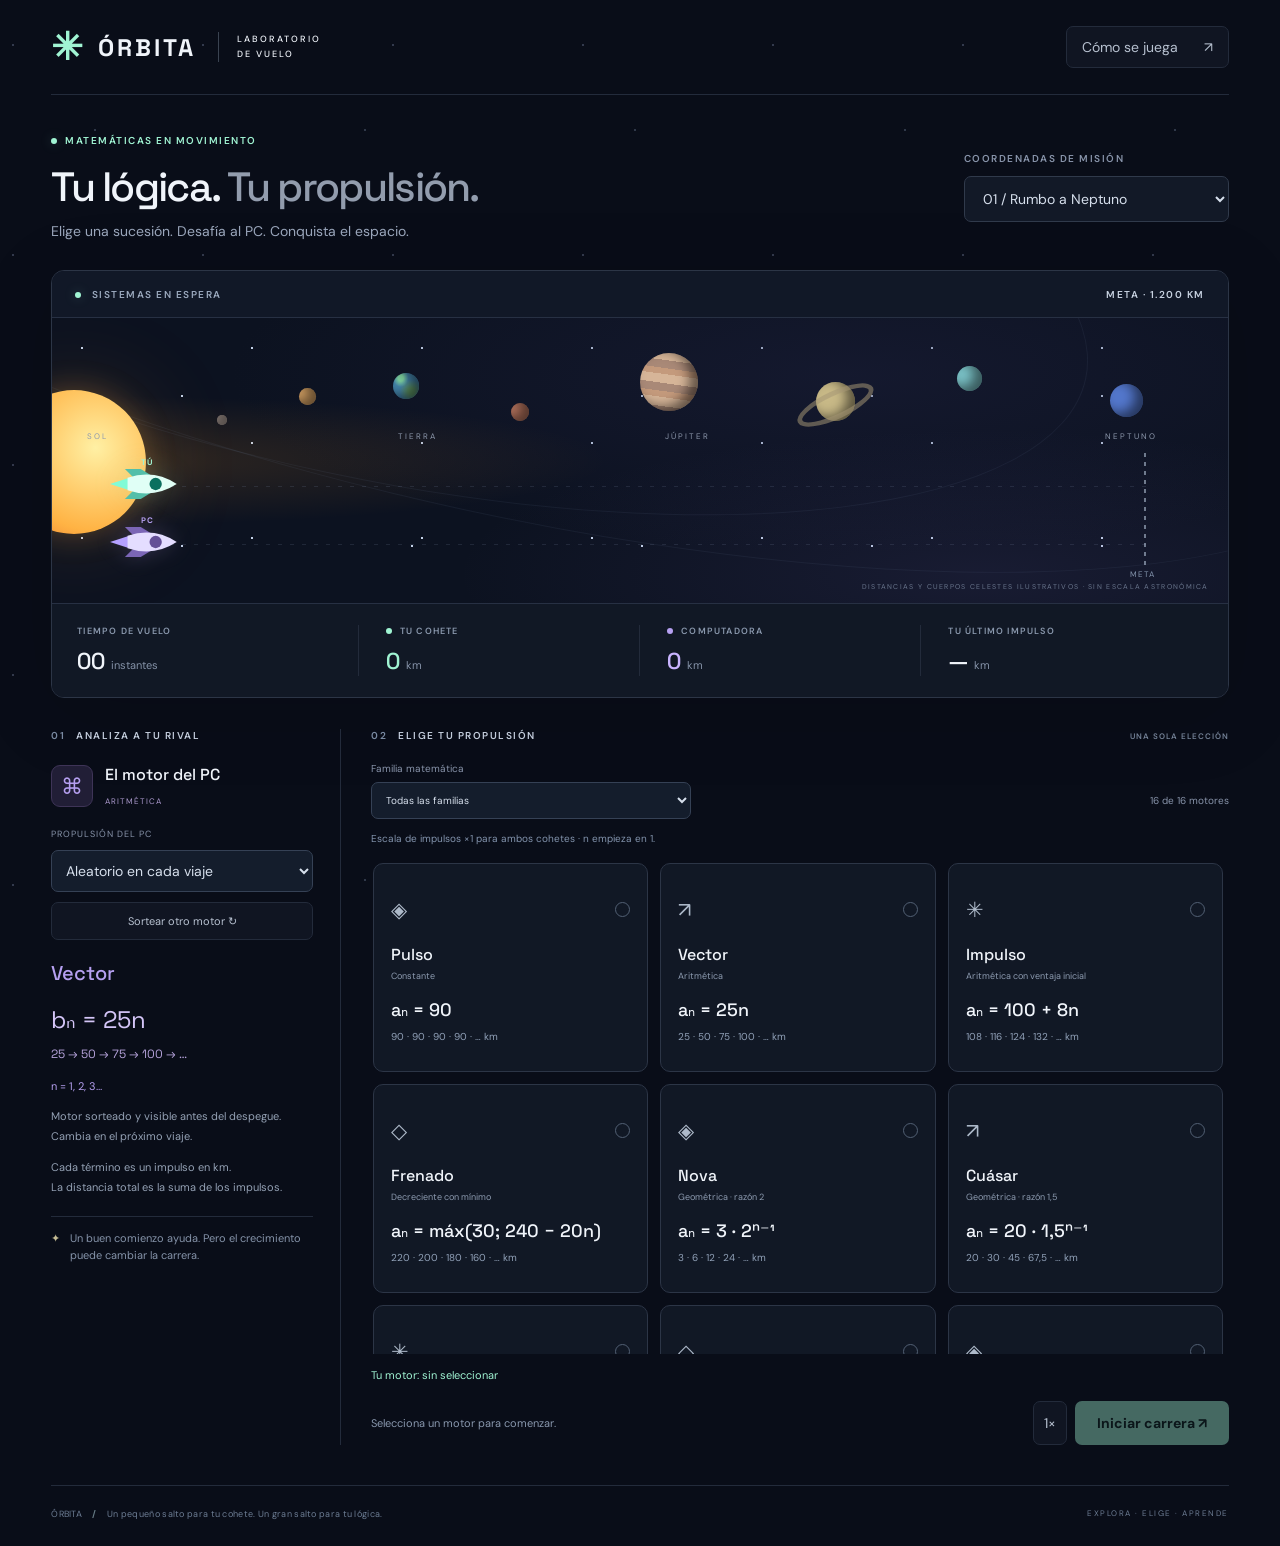
==== proyectos/orbita/index.html @ f41c804b "Portafolio Versión 1.0.0" ====
<!DOCTYPE html>
<html lang="es"><head><meta charset="utf-8"><meta name="viewport" content="width=device-width,initial-scale=1"><meta name="theme-color" content="#090d18"><title>Órbita — Carrera matemática</title><meta name="description" content="Elige una sucesión, enciende motores y compite contra el PC en una carrera matemática por el universo."><link rel="stylesheet" href="style.css"></head>
<body><div class="stars" aria-hidden="true"></div><header><a href="./" class="brand"><span class="brand-icon">✳</span> ÓRBITA<span class="brand-sub">LABORATORIO DE VUELO</span></a><button class="quiet" id="help">Cómo se juega <span>↗</span></button></header>
<main><div class="intro"><div><div class="eyebrow"><span class="live-dot"></span> MATEMÁTICAS EN MOVIMIENTO</div><h1>Tu lógica. <span>Tu propulsión.</span></h1><p>Elige una sucesión. Desafía al PC. Conquista el espacio.</p></div><div class="mission-select"><label for="mission">COORDENADAS DE MISIÓN</label><select id="mission"><option value="0">01 / Rumbo a Neptuno</option><option value="1">02 / Espacio interestelar</option><option value="2">03 / Hacia otra galaxia</option></select></div></div>
<section class="race-panel" aria-label="Carrera espacial"><div class="panel-top"><span><i class="live-dot"></i> <span id="raceState">SISTEMAS EN ESPERA</span></span><span id="destination">META · 1.200 KM</span></div><div class="space" id="space"><div class="nebula"></div><div class="orbit orbit1"></div><div class="orbit orbit2"></div><div class="sun"></div><div class="planet p1"></div><div class="planet p2"></div><div class="planet p3"></div><div class="planet p4"></div><div class="planet p5"></div><div class="planet p6"></div><div class="planet p7"></div><div class="planet p8"></div><div class="waypoints"><span>SOL</span><span>TIERRA</span><span>JÚPITER</span><span id="endName">NEPTUNO</span></div><div class="track t1"></div><div class="track t2"></div><div class="finish"><span>META</span></div><div class="ship player" id="playerShip"><span class="ship-tag">TÚ</span><svg viewBox="0 0 82 40" aria-hidden="true"><path class="flame" d="M22 13L0 20l22 7Z" fill="#81fbd6"/><path d="M27 13L17 3h18l15 9M27 27L17 37h18l15-9" fill="#53bfa9"/><path d="M20 13Q50 3 76 20Q50 37 20 27Z" fill="#e0fff6"/><circle cx="52" cy="20" r="7" fill="#0a705f"/></svg></div><div class="ship computer" id="pcShip"><span class="ship-tag">PC</span><svg viewBox="0 0 82 40" aria-hidden="true"><path class="flame" d="M22 13L0 20l22 7Z" fill="#b5a1ff"/><path d="M27 13L17 3h18l15 9M27 27L17 37h18l15-9" fill="#7b66b6"/><path d="M20 13Q50 3 76 20Q50 37 20 27Z" fill="#e4ddff"/><circle cx="52" cy="20" r="7" fill="#645097"/></svg></div><div class="scene-caption">DISTANCIAS Y CUERPOS CELESTES ILUSTRATIVOS · SIN ESCALA ASTRONÓMICA</div></div><div class="telemetry"><div><span class="stat-label">TIEMPO DE VUELO</span><strong><span id="tick">00</span> <small>instantes</small></strong></div><div><span class="stat-label"><b class="dot mint"></b> TU COHETE</span><strong id="playerDistance">0 <small>km</small></strong></div><div><span class="stat-label"><b class="dot purple"></b> COMPUTADORA</span><strong id="pcDistance">0 <small>km</small></strong></div><div><span class="stat-label">TU ÚLTIMO IMPULSO</span><strong id="impulse">— <small>km</small></strong></div></div></section>
<div class="control-grid"><section class="rival"><div class="section-label">01 <span>ANALIZA A TU RIVAL</span></div><div class="rival-title"><span class="pc-icon">⌘</span><div><h2>El motor del PC</h2><span class="badge">SUCESIÓN ARITMÉTICA</span></div></div><div class="opponent-controls"><label for="pcSelect">PROPULSIÓN DEL PC</label><select id="pcSelect"></select><button class="quiet" id="shufflePc">Sortear otro motor ↻</button></div><h3 id="pcName" class="pc-name"></h3><div class="formula" id="pcFormula">bₙ = 20n</div><div class="terms" id="pcTerms">20 → 40 → 60 → 80 → …</div><p id="pcDefinition" class="definition"></p><p id="opponentNote"></p><p>Cada término es un impulso en km.<br>La distancia total es la suma de los impulsos.</p><div class="tip"><span>✦</span><span id="tip">Un buen comienzo ayuda. Pero el crecimiento puede cambiar la carrera.</span></div></section>
<section class="strategy"><div class="section-label">02 <span>ELIGE TU PROPULSIÓN</span><span class="choice-note">UNA SOLA ELECCIÓN</span></div><div class="catalog-toolbar"><label for="familyFilter">Familia matemática<select id="familyFilter"><option value="all">Todas las familias</option><option value="basic">Constantes y aritméticas</option><option value="geometric">Geométricas</option><option value="power">Potencias</option><option value="slow">Raíz, logaritmo y armónica</option><option value="special">Sucesiones especiales</option></select></label><span id="catalogCount"></span></div><p id="missionScale" class="catalog-note"></p><div class="cards" id="cards"></div><p id="selectedMotor" class="selected-motor" aria-live="polite"></p><div class="launch-row"><span id="selectionHint">Selecciona un motor para comenzar.</span><div class="launch-controls"><button id="speed" class="quiet speed" aria-label="Cambiar velocidad de simulación">1×</button><button id="pause" class="quiet" hidden>Pausar</button><button id="launch" class="launch" disabled>Iniciar carrera <span>↗</span></button></div></div></section></div>
<section class="result" id="result" hidden aria-live="polite"></section><section class="log-panel" id="logPanel" hidden><div class="section-label">03 <span>BITÁCORA DE VUELO</span></div><p>Los impulsos se suman al final de cada instante. En el último se compara qué cohete cruza primero, con avance uniforme dentro del instante.</p><div class="table-scroll"><table><thead><tr><th>Instante</th><th>Tu impulso</th><th>Tu distancia</th><th>Impulso PC</th><th>Distancia PC</th></tr></thead><tbody id="log"></tbody></table></div></section>
<footer><span>ÓRBITA <b>/</b> Un pequeño salto para tu cohete. Un gran salto para tu lógica.</span><span>EXPLORA · ELIGE · APRENDE</span></footer></main>
<dialog id="helpDialog"><button id="closeHelp" class="close" aria-label="Cerrar instrucciones">×</button><div class="eyebrow">MANUAL DE VUELO</div><h2>La matemática es tu combustible.</h2><ol><li>El PC puede usar cualquiera de los 16 motores: sortéalo o elígelo antes de despegar. Observa su sucesión: te dice cuántos kilómetros avanza en cada instante.</li><li>Elige uno de los 16 motores de tu catálogo. Filtra por familia y compara su fórmula y sus primeros términos con los del PC. Ambos pueden usar el mismo motor.</li><li>Inicia la carrera: ambos salen del Sol, en la misma posición. La escala de misión multiplica los impulsos de los dos por igual. Los impulsos se acumulan.</li><li>Gana quien cruce primero la meta. Revisa la bitácora y prueba otra estrategia.</li></ol><p>Ejemplo: con aₙ = 10n, avanzas 10, 20 y 30 km. Tras tres instantes llevas 60 km. Usamos n = 1, 2, 3…</p><p>La ruta es una representación de juego: las distancias no corresponden a las reales. «Serie» se usa aquí como suma de una sucesión de impulsos.</p><button class="launch" id="understood">Entendido, comandante ↗</button></dialog><script src="game.js"></script></body></html>
---- proyectos/orbita/style.css ----
@import url('https://fonts.googleapis.com/css2?family=DM+Sans:wght@400;450;500;550;600;650;700&family=Space+Grotesk:wght@400;500;600;700&display=swap');
:root{color-scheme:dark;--bg:#090d18;--panel:#101623;--line:#232b3b;--muted:#8894aa;--white:#f0f4fa;--mint:#a0f4d3;--purple:#b6a0f1}*{box-sizing:border-box}body{margin:0;background:var(--bg);color:var(--white);font:14px 'DM Sans',sans-serif}.stars{position:fixed;inset:0;pointer-events:none;opacity:.23;background-image:radial-gradient(1px 1px at 13px 45px,#c2d1ff 80%,transparent),radial-gradient(1px 1px at 95px 130px,#b7c8eb 80%,transparent);background-size:190px 210px,270px 250px}header,main{position:relative;width:min(1320px,92%);margin:auto}header{height:95px;display:flex;align-items:center;justify-content:space-between;border-bottom:1px solid var(--line)}button,select{font:inherit}button{cursor:pointer}button:disabled{cursor:not-allowed;opacity:.4}button:focus-visible,select:focus-visible,a:focus-visible{outline:2px solid var(--mint);outline-offset:5px}.brand{text-decoration:none;color:var(--white);display:flex;align-items:center;gap:12px;font:700 24px 'Space Grotesk',sans-serif;letter-spacing:3px}.brand-icon{color:var(--mint);font-size:38px;line-height:1}.brand-sub{font:500 9px 'DM Sans',sans-serif;letter-spacing:2px;border-left:1px solid #3a4351;padding-left:18px;margin-left:10px;max-width:120px;line-height:1.7}.quiet{border:1px solid var(--line);border-radius:7px;background:#101522;color:#b7c1d0;padding:11px 15px}.quiet span{margin-left:22px}.intro{display:flex;justify-content:space-between;gap:24px;align-items:center;padding:39px 0 30px}.eyebrow,.section-label,.stat-label,.panel-top,.mission-select label{font-size:10px;font-weight:600;letter-spacing:1.5px}.eyebrow{color:var(--mint);display:flex;gap:8px;align-items:center}.live-dot{display:inline-block;width:6px;height:6px;border-radius:50%;background:var(--mint);box-shadow:0 0 12px #a0f4d344}.intro h1{font:500 clamp(28px,3.2vw,43px) 'Space Grotesk',sans-serif;letter-spacing:-1.7px;margin:14px 0 9px}.intro h1 span{color:#929cad}.intro p{margin:0;color:#9aa6bb;font-size:14px}.mission-select label{display:block;color:var(--muted);margin:0 0 11px}.mission-select select{width:265px;padding:12px 14px;background:#121927;color:#d6dfec;border:1px solid #303a4b;border-radius:7px}.race-panel{border:1px solid #2c3546;border-radius:13px;overflow:hidden;background:#0c1220;box-shadow:0 15px 80px #0002}.panel-top{height:47px;display:flex;align-items:center;justify-content:space-between;padding:0 23px;border-bottom:1px solid #273043;color:#9ba9be;background:#111827}.panel-top i{margin-right:7px}.panel-top>span:last-child{color:#c8d2e1}.space{position:relative;height:285px;overflow:hidden;background:radial-gradient(ellipse at 68% 20%,#25264b55,transparent 55%),radial-gradient(1px 1px at 30px 30px,#c4d2e9 80%,transparent),radial-gradient(1px 1px at 130px 78px,#c4d2e9 80%,transparent);background-size:auto,170px 95px,230px 150px}.nebula{position:absolute;inset:0;background:radial-gradient(ellipse at 4% 50%,#ff9f2325,transparent 32%),radial-gradient(ellipse at 79% 90%,#695aaa22,transparent 40%)}.sun{position:absolute;left:-50px;top:72px;width:144px;height:144px;border-radius:50%;background:radial-gradient(circle at 65% 40%,#fff0a4,#ffb344 65%,#eb732d);box-shadow:0 0 30px #ffb14444,0 0 100px #d7883033}.planet{position:absolute;border-radius:50%;top:55px;box-shadow:inset -8px -4px 12px #0008}.p1{left:14%;width:10px;height:10px;background:#baaaa2;top:97px}.p2{left:21%;width:17px;height:17px;background:#dfa969;top:70px}.p3{left:29%;width:26px;height:26px;background:radial-gradient(ellipse at 30% 20%,#7bcd9c 10%,transparent 30%),radial-gradient(ellipse at 70% 70%,#629c6b 12%,#4485ab 45%);top:55px}.p4{left:39%;width:18px;height:18px;background:#bd7962;top:85px}.p5{left:50%;width:58px;height:58px;background:repeating-linear-gradient(8deg,#a98977 0 8px,#d6b598 8px 17px,#c49a7c 17px 23px);top:35px}.p6{left:65%;width:39px;height:39px;background:#c8b987;top:64px}.p6:after{content:'';position:absolute;width:73px;height:18px;border:5px solid #a6977588;border-radius:50%;transform:rotate(-25deg);top:9px;left:-22px}.p7{left:77%;width:25px;height:25px;background:#7ac2c7;top:48px}.p8{left:90%;width:33px;height:33px;background:#5377cc;top:66px}.orbit{position:absolute;width:1450px;height:500px;left:-400px;top:-340px;border:1px solid #7687a419;border-radius:50%;transform:rotate(12deg)}.orbit2{top:-300px;width:1750px}.waypoints{position:absolute;left:3%;right:6%;top:113px;display:flex;justify-content:space-between;font-size:8px;color:#8e99ad;letter-spacing:2px}.waypoints span:nth-child(2){position:absolute;left:29%}.waypoints span:nth-child(3){position:absolute;left:54%}.track{position:absolute;left:8%;right:7%;height:1px;background:repeating-linear-gradient(90deg,#75829e30 0 4px,transparent 4px 12px)}.t1{top:168px}.t2{top:226px}.finish{position:absolute;right:7%;top:133px;height:114px;width:2px;background:repeating-linear-gradient(0deg,#c4d5e986 0 4px,transparent 4px 9px)}.finish span{position:absolute;left:-14px;bottom:-14px;font-size:8px;letter-spacing:1px;color:#8495ad}.ship{position:absolute;left:8%;width:72px;transform:translate(-50%,-50%);z-index:3;filter:drop-shadow(0 0 12px #98f9d330)}.ship svg{width:72px;height:36px}.player{top:168px;color:var(--mint)}.computer{top:226px;color:var(--purple);filter:drop-shadow(0 0 10px #b6a0f133)}.ship-tag{position:absolute;font:700 8px 'DM Sans';letter-spacing:1px;left:31px;top:-9px}.flame{transform-origin:25% 50%}.flying .flame{animation:burn .15s infinite alternate}@keyframes burn{to{transform:scaleX(.65)}}.scene-caption{position:absolute;right:19px;bottom:12px;font-size:7px;letter-spacing:1.3px;color:#69758c}.telemetry{display:grid;grid-template-columns:repeat(4,1fr);padding:21px 25px;background:#111825;border-top:1px solid #273043}.telemetry>div{border-right:1px solid var(--line);padding-left:27px}.telemetry>div:first-child{padding-left:0}.telemetry>div:last-child{border:0}.stat-label{color:#8a98ad;font-size:9px;letter-spacing:1.2px;display:block;margin-bottom:9px}.telemetry strong{font:500 23px 'Space Grotesk',sans-serif;font-variant-numeric:tabular-nums}.telemetry small{font:400 11px 'DM Sans';color:#8592a8}.dot{display:inline-block;width:6px;height:6px;border-radius:50%;margin-right:5px}.mint{background:var(--mint)}.purple{background:var(--purple)}#playerDistance{color:var(--mint)}#pcDistance{color:#c9b4ff}.control-grid{display:grid;grid-template-columns:290px 1fr;gap:30px;margin-top:31px}.section-label{color:#7a8ba3;display:flex;gap:11px;align-items:center;font-size:10px}.section-label>span:first-child{color:#c3cddc}.rival{padding-right:27px;border-right:1px solid var(--line)}.rival-title{display:flex;gap:12px;margin-top:22px;align-items:center}.pc-icon{display:grid;place-items:center;background:#211e36;color:var(--purple);border:1px solid #3e3457;border-radius:9px;font-size:22px;width:42px;height:42px}h2{font:500 16px 'Space Grotesk';margin:0 0 5px}.badge{font-size:8px;letter-spacing:1px;color:#ad9bcf}.formula{font:400 29px 'Space Grotesk';margin:18px 0 9px;color:#d4c5f7}.terms{color:#b5a2da;font:12px 'Space Grotesk';word-spacing:5px}.rival p{font-size:11px;line-height:1.8;color:#94a1b4}.tip{display:flex;gap:10px;align-items:start;border-top:1px solid var(--line);padding-top:13px;margin-top:18px;color:#8593a9;font-size:11px;line-height:1.6}.tip>span:first-child{color:#c5bc94}.choice-note{margin-left:auto;font-size:8px;letter-spacing:1px;color:#748297}.cards{display:grid;grid-template-columns:repeat(3,1fr);gap:12px;margin-top:20px}.engine{position:relative;text-align:left;background:#111825;border:1px solid #2c3546;border-radius:10px;padding:18px 17px 15px;color:var(--white);transition:background .2s,border-color .2s,transform .2s;min-height:197px}.engine:hover:not(:disabled){transform:translateY(-3px);border-color:#788b9f}.engine.selected{border-color:var(--mint);background:#132623;box-shadow:0 0 0 1px #a0f4d320}.engine:disabled{opacity:.7}.engine.selected:disabled{opacity:1}.engine-top{display:flex;align-items:center;justify-content:space-between;margin-bottom:20px}.engine-icon{color:#aebaca;font-size:21px}.selected .engine-icon{color:var(--mint)}.radio{border:1px solid #526074;border-radius:50%;width:15px;height:15px}.selected .radio{border:4px solid var(--mint);background:#16372b}.engine h3{font:500 16px 'Space Grotesk';margin:0 0 5px}.engine-type{display:block;font-size:9px;color:#8d9bb0;margin-bottom:16px}.engine-formula{font:500 21px 'Space Grotesk';display:block;margin-bottom:9px}.engine-terms{color:#92a2b9;font-size:10px;display:block}.selected .engine-formula{color:var(--mint)}.launch-row{display:flex;gap:12px;align-items:center;justify-content:space-between;margin-top:19px}.launch-row>span{color:#8897ad;font-size:11px}.launch-controls{display:flex;gap:8px}.launch{border:0;border-radius:7px;background:var(--mint);color:#10271e;font-weight:700;padding:13px 22px;white-space:nowrap}.launch span{margin-left:20px;font-size:18px}.speed{padding:10px}.result{margin-top:30px;border:1px solid #496c61;background:#11241f;border-radius:10px;padding:24px}.result h2{font-size:23px;color:var(--mint)}.result p{color:#b8c7c0;line-height:1.7;margin-bottom:0}.result.loss{border-color:#56486a;background:#1b182a}.result.loss h2{color:#cebcf8}.log-panel{margin-top:28px}.log-panel>p{font-size:12px;color:#8e9db3;line-height:1.6}.table-scroll{max-height:260px;overflow:auto;border:1px solid var(--line);border-radius:9px}table{width:100%;border-collapse:collapse;font-size:12px;font-variant-numeric:tabular-nums;text-align:right}th,td{padding:12px 17px;border-bottom:1px solid #232b3b}th{background:#171f2e;position:sticky;top:0;color:#a6b3c8;font-weight:500}td{color:#b2bfd1}td:nth-child(3){color:var(--mint)}td:nth-child(5){color:var(--purple)}footer{display:flex;justify-content:space-between;gap:20px;margin-top:40px;padding:22px 0 26px;border-top:1px solid var(--line);color:#6d7d94;font-size:9px;letter-spacing:.3px}footer b{margin:0 8px;color:#657a84}footer>span:last-child{font-size:8px;letter-spacing:1.5px}dialog{background:#111a29;color:var(--white);border:1px solid #3a4d5d;border-radius:16px;width:min(520px,90vw);padding:34px}dialog::backdrop{background:#030710bc;backdrop-filter:blur(5px)}dialog h2{font-size:26px;margin:18px 0}dialog ol{padding-left:18px;color:#b8c4d5;line-height:1.7}dialog li{margin-bottom:10px}dialog p{color:#8f9fb5;font-size:12px;line-height:1.7}.close{position:absolute;right:16px;top:12px;border:0;background:none;color:#a7b8ce;font-size:27px}[hidden]{display:none!important}@media(min-width:1500px){.space{height:320px}.t1,.player{top:190px}.t2,.computer{top:250px}.finish{top:155px}}@media(max-width:1000px){.control-grid{grid-template-columns:230px 1fr;gap:20px}.engine{padding:14px 11px}.engine-formula{font-size:18px}.launch-row{flex-wrap:wrap}.intro h1{font-size:33px}.brand-sub{display:none}.choice-note{display:none}}@media(max-width:730px){header{height:76px}.brand{font-size:21px}header .quiet{font-size:11px}.intro{display:block;padding:28px 0 22px}.intro h1{font-size:30px;letter-spacing:-1px}.intro p{font-size:12px}.mission-select{margin-top:23px}.mission-select label{font-size:8px}.mission-select select{width:100%}.space{height:270px}.panel-top{padding:0 13px;font-size:8px;letter-spacing:.6px}.ship,.ship svg{width:55px}.telemetry{grid-template-columns:1fr 1fr;gap:20px;padding:17px}.telemetry>div{padding:0!important;border:0}.telemetry strong{font-size:21px}.control-grid{display:block}.rival{border:0;padding:0 0 25px}.rival-title{margin-top:17px}.rival .formula{margin:12px 0 8px}.rival p{margin:8px 0}.tip{margin-top:12px;padding-top:10px}.strategy{border-top:1px solid var(--line);padding-top:22px}.cards{gap:8px}.engine{min-height:190px;padding:13px 10px}.engine h3{font-size:14px}.engine-formula{font-size:18px}.engine-terms{line-height:1.7;font-size:9px}.engine-type{font-size:8px;min-height:20px}.engine-top{margin-bottom:14px}.launch-row{gap:16px}.launch-controls{width:100%}.launch{flex:1}.scene-caption{font-size:5px;right:8px}.sun{left:-75px}.waypoints{font-size:6px;letter-spacing:1px}footer>span:last-child{display:none}footer{line-height:1.7}.p5{width:40px;height:40px}.p6{width:27px;height:27px}.p6:after{width:48px;height:12px;left:-15px;border-width:3px}th,td{padding:10px;font-size:10px}}
@media(prefers-reduced-motion:reduce){*{animation:none!important;transition:none!important}}
.opponent-controls{margin-top:20px;display:grid;gap:10px}.opponent-controls label{font-size:9px;letter-spacing:1px;color:var(--muted)}.opponent-controls select,.catalog-toolbar select{font:inherit;width:100%;color:#d6dfec;background:#141d2c;padding:10px;border:1px solid #354155;border-radius:7px;min-width:0}.opponent-controls .quiet{font-size:11px}.pc-name{color:var(--purple);font:500 20px 'Space Grotesk';margin:20px 0 0}.rival .formula{font-size:24px;overflow-wrap:anywhere}.definition{color:#b6a0f1!important}.catalog-toolbar{display:flex;gap:16px;align-items:end;justify-content:space-between;margin-top:20px}.catalog-toolbar label{font-size:10px;color:var(--muted);width:min(320px,70%)}.catalog-toolbar select{display:block;margin-top:7px}.catalog-toolbar>span{color:var(--muted);font-size:10px;white-space:nowrap;padding-bottom:12px}.catalog-note{color:#8394ad;font-size:10px;line-height:1.6;margin:12px 0}.cards{max-height:495px;overflow-y:auto;overscroll-behavior:contain;padding:4px 6px 4px 2px;margin-top:0;scrollbar-color:#46596a #111825;scrollbar-width:thin}.engine{min-height:209px}.engine-formula{font-size:18px;overflow-wrap:anywhere}.engine-definition{display:block;color:#8997b0;font-size:9px;line-height:1.6;margin-top:9px}.selected-motor{font-size:11px;color:var(--mint);margin:14px 0 0}.rival .terms{line-height:1.8;word-spacing:0;overflow-wrap:anywhere}@media(max-width:730px){.cards{grid-template-columns:repeat(2,minmax(0,1fr));max-height:470px}.engine{min-height:205px}.opponent-controls{grid-template-columns:minmax(0,1fr) auto;align-items:center}.opponent-controls label{grid-column:1/-1}.opponent-controls .quiet{height:100%}.rival .formula{font-size:25px}.catalog-toolbar{gap:10px}.catalog-toolbar>span{font-size:9px}.engine-formula{font-size:19px}}
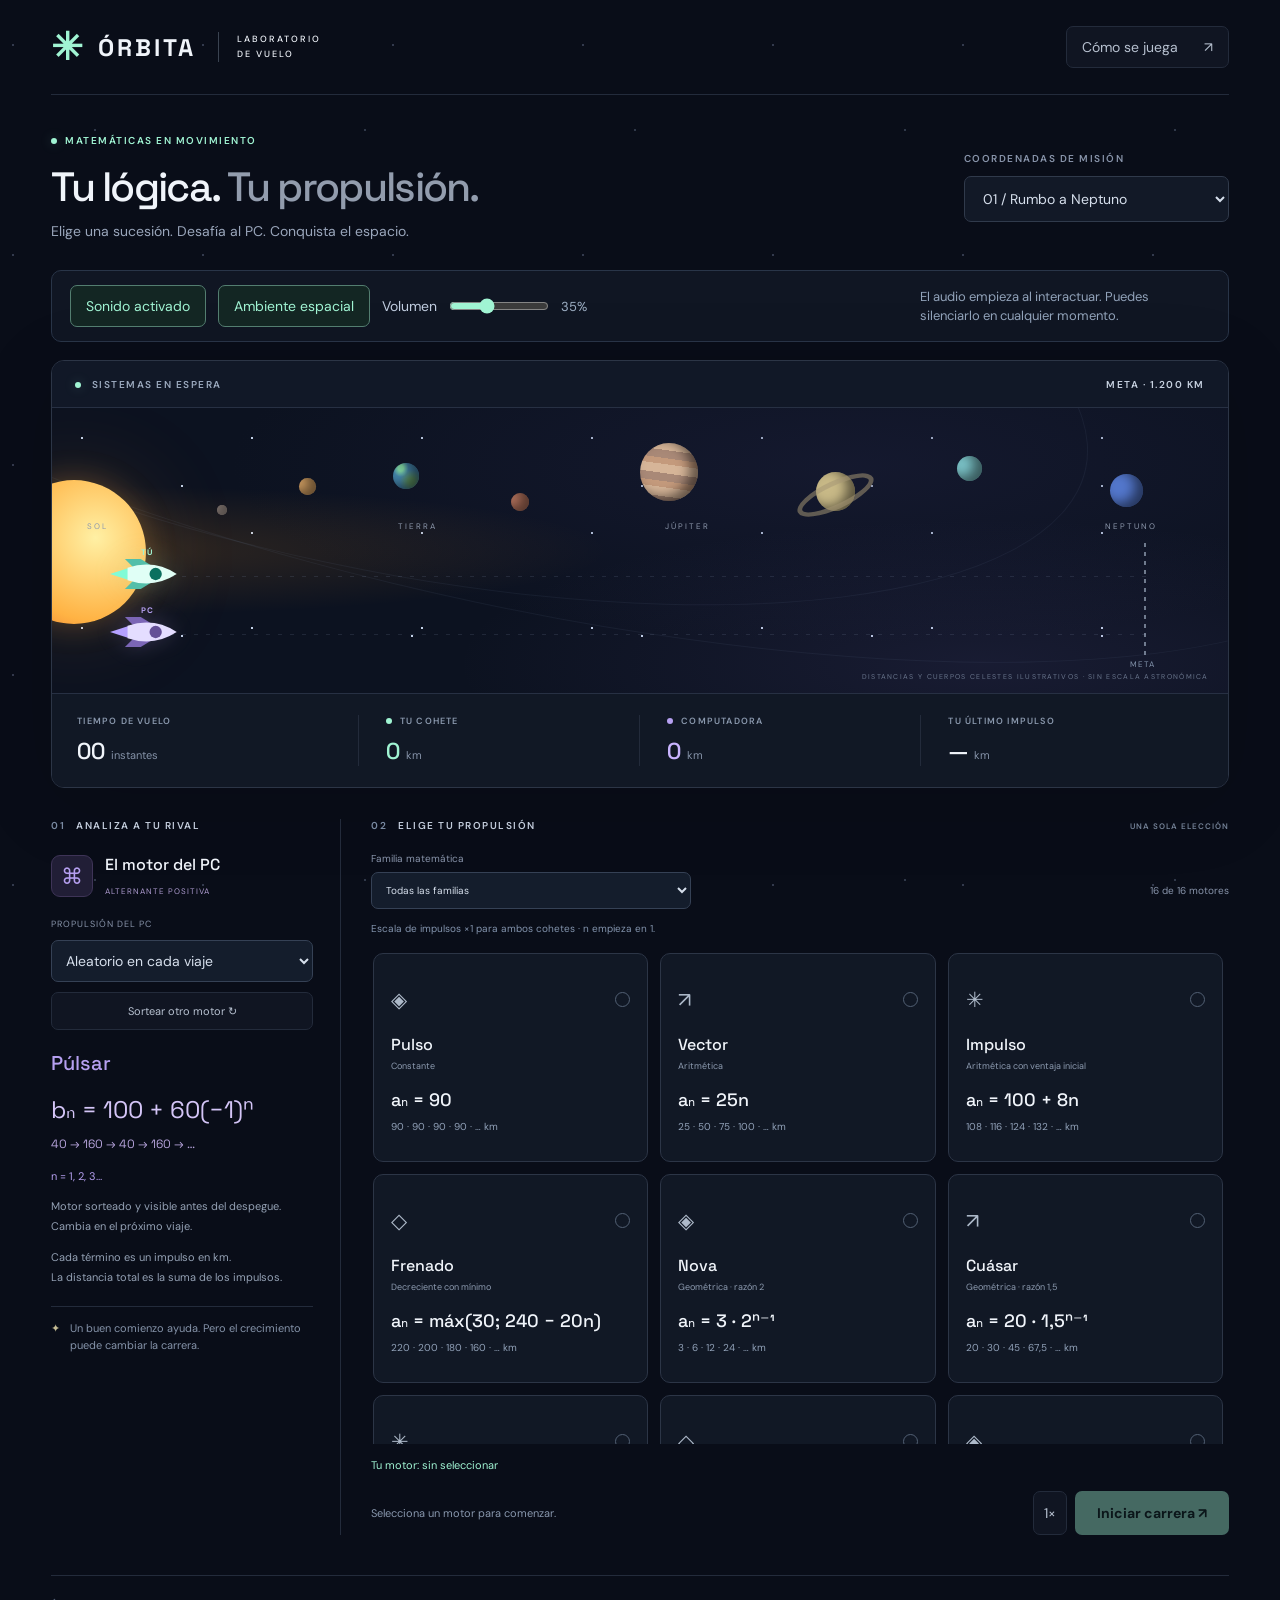
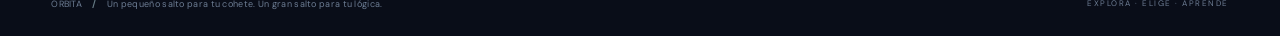
==== commit 695c34e6: "Changes on project Orbita" ====
--- a/proyectos/orbita/index.html
+++ b/proyectos/orbita/index.html
@@ -2,9 +2,9 @@
 <html lang="es"><head><meta charset="utf-8"><meta name="viewport" content="width=device-width,initial-scale=1"><meta name="theme-color" content="#090d18"><title>Órbita — Carrera matemática</title><meta name="description" content="Elige una sucesión, enciende motores y compite contra el PC en una carrera matemática por el universo."><link rel="stylesheet" href="style.css"></head>
 <body><div class="stars" aria-hidden="true"></div><header><a href="./" class="brand"><span class="brand-icon">✳</span> ÓRBITA<span class="brand-sub">LABORATORIO DE VUELO</span></a><button class="quiet" id="help">Cómo se juega <span>↗</span></button></header>
 <main><div class="intro"><div><div class="eyebrow"><span class="live-dot"></span> MATEMÁTICAS EN MOVIMIENTO</div><h1>Tu lógica. <span>Tu propulsión.</span></h1><p>Elige una sucesión. Desafía al PC. Conquista el espacio.</p></div><div class="mission-select"><label for="mission">COORDENADAS DE MISIÓN</label><select id="mission"><option value="0">01 / Rumbo a Neptuno</option><option value="1">02 / Espacio interestelar</option><option value="2">03 / Hacia otra galaxia</option></select></div></div>
-<section class="race-panel" aria-label="Carrera espacial"><div class="panel-top"><span><i class="live-dot"></i> <span id="raceState">SISTEMAS EN ESPERA</span></span><span id="destination">META · 1.200 KM</span></div><div class="space" id="space"><div class="nebula"></div><div class="orbit orbit1"></div><div class="orbit orbit2"></div><div class="sun"></div><div class="planet p1"></div><div class="planet p2"></div><div class="planet p3"></div><div class="planet p4"></div><div class="planet p5"></div><div class="planet p6"></div><div class="planet p7"></div><div class="planet p8"></div><div class="waypoints"><span>SOL</span><span>TIERRA</span><span>JÚPITER</span><span id="endName">NEPTUNO</span></div><div class="track t1"></div><div class="track t2"></div><div class="finish"><span>META</span></div><div class="ship player" id="playerShip"><span class="ship-tag">TÚ</span><svg viewBox="0 0 82 40" aria-hidden="true"><path class="flame" d="M22 13L0 20l22 7Z" fill="#81fbd6"/><path d="M27 13L17 3h18l15 9M27 27L17 37h18l15-9" fill="#53bfa9"/><path d="M20 13Q50 3 76 20Q50 37 20 27Z" fill="#e0fff6"/><circle cx="52" cy="20" r="7" fill="#0a705f"/></svg></div><div class="ship computer" id="pcShip"><span class="ship-tag">PC</span><svg viewBox="0 0 82 40" aria-hidden="true"><path class="flame" d="M22 13L0 20l22 7Z" fill="#b5a1ff"/><path d="M27 13L17 3h18l15 9M27 27L17 37h18l15-9" fill="#7b66b6"/><path d="M20 13Q50 3 76 20Q50 37 20 27Z" fill="#e4ddff"/><circle cx="52" cy="20" r="7" fill="#645097"/></svg></div><div class="scene-caption">DISTANCIAS Y CUERPOS CELESTES ILUSTRATIVOS · SIN ESCALA ASTRONÓMICA</div></div><div class="telemetry"><div><span class="stat-label">TIEMPO DE VUELO</span><strong><span id="tick">00</span> <small>instantes</small></strong></div><div><span class="stat-label"><b class="dot mint"></b> TU COHETE</span><strong id="playerDistance">0 <small>km</small></strong></div><div><span class="stat-label"><b class="dot purple"></b> COMPUTADORA</span><strong id="pcDistance">0 <small>km</small></strong></div><div><span class="stat-label">TU ÚLTIMO IMPULSO</span><strong id="impulse">— <small>km</small></strong></div></div></section>
+<section class="audio-toolbar" aria-label="Controles de audio"><div class="audio-actions"><button id="soundToggle" class="quiet" aria-pressed="true">Sonido activado</button><button id="ambienceToggle" class="quiet" aria-pressed="true">Ambiente espacial</button><label for="soundVolume">Volumen <input type="range" id="soundVolume" min="0" max="100" value="35"><output id="volumeValue" for="soundVolume">35%</output></label></div><p>El audio empieza al interactuar. Puedes silenciarlo en cualquier momento.</p></section><section class="race-panel" aria-label="Carrera espacial"><div class="panel-top"><span><i class="live-dot"></i> <span id="raceState">SISTEMAS EN ESPERA</span></span><span id="destination">META · 1.200 KM</span></div><div class="space" id="space"><div class="nebula"></div><div class="orbit orbit1"></div><div class="orbit orbit2"></div><div class="sun"></div><div class="planet p1"></div><div class="planet p2"></div><div class="planet p3"></div><div class="planet p4"></div><div class="planet p5"></div><div class="planet p6"></div><div class="planet p7"></div><div class="planet p8"></div><div class="waypoints"><span>SOL</span><span>TIERRA</span><span>JÚPITER</span><span id="endName">NEPTUNO</span></div><div class="track t1"></div><div class="track t2"></div><div class="finish"><span>META</span></div><div class="ship player" id="playerShip"><span class="ship-tag">TÚ</span><svg viewBox="0 0 82 40" aria-hidden="true"><path class="flame" d="M22 13L0 20l22 7Z" fill="#81fbd6"/><path d="M27 13L17 3h18l15 9M27 27L17 37h18l15-9" fill="#53bfa9"/><path d="M20 13Q50 3 76 20Q50 37 20 27Z" fill="#e0fff6"/><circle cx="52" cy="20" r="7" fill="#0a705f"/></svg></div><div class="ship computer" id="pcShip"><span class="ship-tag">PC</span><svg viewBox="0 0 82 40" aria-hidden="true"><path class="flame" d="M22 13L0 20l22 7Z" fill="#b5a1ff"/><path d="M27 13L17 3h18l15 9M27 27L17 37h18l15-9" fill="#7b66b6"/><path d="M20 13Q50 3 76 20Q50 37 20 27Z" fill="#e4ddff"/><circle cx="52" cy="20" r="7" fill="#645097"/></svg></div><div class="scene-caption">DISTANCIAS Y CUERPOS CELESTES ILUSTRATIVOS · SIN ESCALA ASTRONÓMICA</div></div><div class="telemetry"><div><span class="stat-label">TIEMPO DE VUELO</span><strong><span id="tick">00</span> <small>instantes</small></strong></div><div><span class="stat-label"><b class="dot mint"></b> TU COHETE</span><strong id="playerDistance">0 <small>km</small></strong></div><div><span class="stat-label"><b class="dot purple"></b> COMPUTADORA</span><strong id="pcDistance">0 <small>km</small></strong></div><div><span class="stat-label">TU ÚLTIMO IMPULSO</span><strong id="impulse">— <small>km</small></strong></div></div></section>
 <div class="control-grid"><section class="rival"><div class="section-label">01 <span>ANALIZA A TU RIVAL</span></div><div class="rival-title"><span class="pc-icon">⌘</span><div><h2>El motor del PC</h2><span class="badge">SUCESIÓN ARITMÉTICA</span></div></div><div class="opponent-controls"><label for="pcSelect">PROPULSIÓN DEL PC</label><select id="pcSelect"></select><button class="quiet" id="shufflePc">Sortear otro motor ↻</button></div><h3 id="pcName" class="pc-name"></h3><div class="formula" id="pcFormula">bₙ = 20n</div><div class="terms" id="pcTerms">20 → 40 → 60 → 80 → …</div><p id="pcDefinition" class="definition"></p><p id="opponentNote"></p><p>Cada término es un impulso en km.<br>La distancia total es la suma de los impulsos.</p><div class="tip"><span>✦</span><span id="tip">Un buen comienzo ayuda. Pero el crecimiento puede cambiar la carrera.</span></div></section>
 <section class="strategy"><div class="section-label">02 <span>ELIGE TU PROPULSIÓN</span><span class="choice-note">UNA SOLA ELECCIÓN</span></div><div class="catalog-toolbar"><label for="familyFilter">Familia matemática<select id="familyFilter"><option value="all">Todas las familias</option><option value="basic">Constantes y aritméticas</option><option value="geometric">Geométricas</option><option value="power">Potencias</option><option value="slow">Raíz, logaritmo y armónica</option><option value="special">Sucesiones especiales</option></select></label><span id="catalogCount"></span></div><p id="missionScale" class="catalog-note"></p><div class="cards" id="cards"></div><p id="selectedMotor" class="selected-motor" aria-live="polite"></p><div class="launch-row"><span id="selectionHint">Selecciona un motor para comenzar.</span><div class="launch-controls"><button id="speed" class="quiet speed" aria-label="Cambiar velocidad de simulación">1×</button><button id="pause" class="quiet" hidden>Pausar</button><button id="launch" class="launch" disabled>Iniciar carrera <span>↗</span></button></div></div></section></div>
 <section class="result" id="result" hidden aria-live="polite"></section><section class="log-panel" id="logPanel" hidden><div class="section-label">03 <span>BITÁCORA DE VUELO</span></div><p>Los impulsos se suman al final de cada instante. En el último se compara qué cohete cruza primero, con avance uniforme dentro del instante.</p><div class="table-scroll"><table><thead><tr><th>Instante</th><th>Tu impulso</th><th>Tu distancia</th><th>Impulso PC</th><th>Distancia PC</th></tr></thead><tbody id="log"></tbody></table></div></section>
 <footer><span>ÓRBITA <b>/</b> Un pequeño salto para tu cohete. Un gran salto para tu lógica.</span><span>EXPLORA · ELIGE · APRENDE</span></footer></main>
-<dialog id="helpDialog"><button id="closeHelp" class="close" aria-label="Cerrar instrucciones">×</button><div class="eyebrow">MANUAL DE VUELO</div><h2>La matemática es tu combustible.</h2><ol><li>El PC puede usar cualquiera de los 16 motores: sortéalo o elígelo antes de despegar. Observa su sucesión: te dice cuántos kilómetros avanza en cada instante.</li><li>Elige uno de los 16 motores de tu catálogo. Filtra por familia y compara su fórmula y sus primeros términos con los del PC. Ambos pueden usar el mismo motor.</li><li>Inicia la carrera: ambos salen del Sol, en la misma posición. La escala de misión multiplica los impulsos de los dos por igual. Los impulsos se acumulan.</li><li>Gana quien cruce primero la meta. Revisa la bitácora y prueba otra estrategia.</li></ol><p>Ejemplo: con aₙ = 10n, avanzas 10, 20 y 30 km. Tras tres instantes llevas 60 km. Usamos n = 1, 2, 3…</p><p>La ruta es una representación de juego: las distancias no corresponden a las reales. «Serie» se usa aquí como suma de una sucesión de impulsos.</p><button class="launch" id="understood">Entendido, comandante ↗</button></dialog><script src="game.js"></script></body></html>
+<dialog id="helpDialog"><button id="closeHelp" class="close" aria-label="Cerrar instrucciones">×</button><div class="eyebrow">MANUAL DE VUELO</div><h2>La matemática es tu combustible.</h2><ol><li>El PC puede usar cualquiera de los 16 motores: sortéalo o elígelo antes de despegar. Observa su sucesión: te dice cuántos kilómetros avanza en cada instante.</li><li>Elige uno de los 16 motores de tu catálogo. Filtra por familia y compara su fórmula y sus primeros términos con los del PC. Ambos pueden usar el mismo motor.</li><li>Inicia la carrera: ambos salen del Sol, en la misma posición. La escala de misión multiplica los impulsos de los dos por igual. Los impulsos se acumulan.</li><li>Gana quien cruce primero la meta. Revisa la bitácora y prueba otra estrategia.</li></ol><p>Ejemplo: con aₙ = 10n, avanzas 10, 20 y 30 km. Tras tres instantes llevas 60 km. Usamos n = 1, 2, 3…</p><p>Audio: usa los controles de sonido, ambiente y volumen sobre el tablero. El audio se detiene al pausar o cambiar de pestaña; tus ajustes se guardan en este navegador.</p><p>La ruta es una representación de juego: las distancias no corresponden a las reales. «Serie» se usa aquí como suma de una sucesión de impulsos.</p><button class="launch" id="understood">Entendido, comandante ↗</button></dialog><script src="audio.js"></script><script src="game.js"></script></body></html>
--- a/proyectos/orbita/style.css
+++ b/proyectos/orbita/style.css
@@ -2,3 +2,4 @@
 :root{color-scheme:dark;--bg:#090d18;--panel:#101623;--line:#232b3b;--muted:#8894aa;--white:#f0f4fa;--mint:#a0f4d3;--purple:#b6a0f1}*{box-sizing:border-box}body{margin:0;background:var(--bg);color:var(--white);font:14px 'DM Sans',sans-serif}.stars{position:fixed;inset:0;pointer-events:none;opacity:.23;background-image:radial-gradient(1px 1px at 13px 45px,#c2d1ff 80%,transparent),radial-gradient(1px 1px at 95px 130px,#b7c8eb 80%,transparent);background-size:190px 210px,270px 250px}header,main{position:relative;width:min(1320px,92%);margin:auto}header{height:95px;display:flex;align-items:center;justify-content:space-between;border-bottom:1px solid var(--line)}button,select{font:inherit}button{cursor:pointer}button:disabled{cursor:not-allowed;opacity:.4}button:focus-visible,select:focus-visible,a:focus-visible{outline:2px solid var(--mint);outline-offset:5px}.brand{text-decoration:none;color:var(--white);display:flex;align-items:center;gap:12px;font:700 24px 'Space Grotesk',sans-serif;letter-spacing:3px}.brand-icon{color:var(--mint);font-size:38px;line-height:1}.brand-sub{font:500 9px 'DM Sans',sans-serif;letter-spacing:2px;border-left:1px solid #3a4351;padding-left:18px;margin-left:10px;max-width:120px;line-height:1.7}.quiet{border:1px solid var(--line);border-radius:7px;background:#101522;color:#b7c1d0;padding:11px 15px}.quiet span{margin-left:22px}.intro{display:flex;justify-content:space-between;gap:24px;align-items:center;padding:39px 0 30px}.eyebrow,.section-label,.stat-label,.panel-top,.mission-select label{font-size:10px;font-weight:600;letter-spacing:1.5px}.eyebrow{color:var(--mint);display:flex;gap:8px;align-items:center}.live-dot{display:inline-block;width:6px;height:6px;border-radius:50%;background:var(--mint);box-shadow:0 0 12px #a0f4d344}.intro h1{font:500 clamp(28px,3.2vw,43px) 'Space Grotesk',sans-serif;letter-spacing:-1.7px;margin:14px 0 9px}.intro h1 span{color:#929cad}.intro p{margin:0;color:#9aa6bb;font-size:14px}.mission-select label{display:block;color:var(--muted);margin:0 0 11px}.mission-select select{width:265px;padding:12px 14px;background:#121927;color:#d6dfec;border:1px solid #303a4b;border-radius:7px}.race-panel{border:1px solid #2c3546;border-radius:13px;overflow:hidden;background:#0c1220;box-shadow:0 15px 80px #0002}.panel-top{height:47px;display:flex;align-items:center;justify-content:space-between;padding:0 23px;border-bottom:1px solid #273043;color:#9ba9be;background:#111827}.panel-top i{margin-right:7px}.panel-top>span:last-child{color:#c8d2e1}.space{position:relative;height:285px;overflow:hidden;background:radial-gradient(ellipse at 68% 20%,#25264b55,transparent 55%),radial-gradient(1px 1px at 30px 30px,#c4d2e9 80%,transparent),radial-gradient(1px 1px at 130px 78px,#c4d2e9 80%,transparent);background-size:auto,170px 95px,230px 150px}.nebula{position:absolute;inset:0;background:radial-gradient(ellipse at 4% 50%,#ff9f2325,transparent 32%),radial-gradient(ellipse at 79% 90%,#695aaa22,transparent 40%)}.sun{position:absolute;left:-50px;top:72px;width:144px;height:144px;border-radius:50%;background:radial-gradient(circle at 65% 40%,#fff0a4,#ffb344 65%,#eb732d);box-shadow:0 0 30px #ffb14444,0 0 100px #d7883033}.planet{position:absolute;border-radius:50%;top:55px;box-shadow:inset -8px -4px 12px #0008}.p1{left:14%;width:10px;height:10px;background:#baaaa2;top:97px}.p2{left:21%;width:17px;height:17px;background:#dfa969;top:70px}.p3{left:29%;width:26px;height:26px;background:radial-gradient(ellipse at 30% 20%,#7bcd9c 10%,transparent 30%),radial-gradient(ellipse at 70% 70%,#629c6b 12%,#4485ab 45%);top:55px}.p4{left:39%;width:18px;height:18px;background:#bd7962;top:85px}.p5{left:50%;width:58px;height:58px;background:repeating-linear-gradient(8deg,#a98977 0 8px,#d6b598 8px 17px,#c49a7c 17px 23px);top:35px}.p6{left:65%;width:39px;height:39px;background:#c8b987;top:64px}.p6:after{content:'';position:absolute;width:73px;height:18px;border:5px solid #a6977588;border-radius:50%;transform:rotate(-25deg);top:9px;left:-22px}.p7{left:77%;width:25px;height:25px;background:#7ac2c7;top:48px}.p8{left:90%;width:33px;height:33px;background:#5377cc;top:66px}.orbit{position:absolute;width:1450px;height:500px;left:-400px;top:-340px;border:1px solid #7687a419;border-radius:50%;transform:rotate(12deg)}.orbit2{top:-300px;width:1750px}.waypoints{position:absolute;left:3%;right:6%;top:113px;display:flex;justify-content:space-between;font-size:8px;color:#8e99ad;letter-spacing:2px}.waypoints span:nth-child(2){position:absolute;left:29%}.waypoints span:nth-child(3){position:absolute;left:54%}.track{position:absolute;left:8%;right:7%;height:1px;background:repeating-linear-gradient(90deg,#75829e30 0 4px,transparent 4px 12px)}.t1{top:168px}.t2{top:226px}.finish{position:absolute;right:7%;top:133px;height:114px;width:2px;background:repeating-linear-gradient(0deg,#c4d5e986 0 4px,transparent 4px 9px)}.finish span{position:absolute;left:-14px;bottom:-14px;font-size:8px;letter-spacing:1px;color:#8495ad}.ship{position:absolute;left:8%;width:72px;transform:translate(-50%,-50%);z-index:3;filter:drop-shadow(0 0 12px #98f9d330)}.ship svg{width:72px;height:36px}.player{top:168px;color:var(--mint)}.computer{top:226px;color:var(--purple);filter:drop-shadow(0 0 10px #b6a0f133)}.ship-tag{position:absolute;font:700 8px 'DM Sans';letter-spacing:1px;left:31px;top:-9px}.flame{transform-origin:25% 50%}.flying .flame{animation:burn .15s infinite alternate}@keyframes burn{to{transform:scaleX(.65)}}.scene-caption{position:absolute;right:19px;bottom:12px;font-size:7px;letter-spacing:1.3px;color:#69758c}.telemetry{display:grid;grid-template-columns:repeat(4,1fr);padding:21px 25px;background:#111825;border-top:1px solid #273043}.telemetry>div{border-right:1px solid var(--line);padding-left:27px}.telemetry>div:first-child{padding-left:0}.telemetry>div:last-child{border:0}.stat-label{color:#8a98ad;font-size:9px;letter-spacing:1.2px;display:block;margin-bottom:9px}.telemetry strong{font:500 23px 'Space Grotesk',sans-serif;font-variant-numeric:tabular-nums}.telemetry small{font:400 11px 'DM Sans';color:#8592a8}.dot{display:inline-block;width:6px;height:6px;border-radius:50%;margin-right:5px}.mint{background:var(--mint)}.purple{background:var(--purple)}#playerDistance{color:var(--mint)}#pcDistance{color:#c9b4ff}.control-grid{display:grid;grid-template-columns:290px 1fr;gap:30px;margin-top:31px}.section-label{color:#7a8ba3;display:flex;gap:11px;align-items:center;font-size:10px}.section-label>span:first-child{color:#c3cddc}.rival{padding-right:27px;border-right:1px solid var(--line)}.rival-title{display:flex;gap:12px;margin-top:22px;align-items:center}.pc-icon{display:grid;place-items:center;background:#211e36;color:var(--purple);border:1px solid #3e3457;border-radius:9px;font-size:22px;width:42px;height:42px}h2{font:500 16px 'Space Grotesk';margin:0 0 5px}.badge{font-size:8px;letter-spacing:1px;color:#ad9bcf}.formula{font:400 29px 'Space Grotesk';margin:18px 0 9px;color:#d4c5f7}.terms{color:#b5a2da;font:12px 'Space Grotesk';word-spacing:5px}.rival p{font-size:11px;line-height:1.8;color:#94a1b4}.tip{display:flex;gap:10px;align-items:start;border-top:1px solid var(--line);padding-top:13px;margin-top:18px;color:#8593a9;font-size:11px;line-height:1.6}.tip>span:first-child{color:#c5bc94}.choice-note{margin-left:auto;font-size:8px;letter-spacing:1px;color:#748297}.cards{display:grid;grid-template-columns:repeat(3,1fr);gap:12px;margin-top:20px}.engine{position:relative;text-align:left;background:#111825;border:1px solid #2c3546;border-radius:10px;padding:18px 17px 15px;color:var(--white);transition:background .2s,border-color .2s,transform .2s;min-height:197px}.engine:hover:not(:disabled){transform:translateY(-3px);border-color:#788b9f}.engine.selected{border-color:var(--mint);background:#132623;box-shadow:0 0 0 1px #a0f4d320}.engine:disabled{opacity:.7}.engine.selected:disabled{opacity:1}.engine-top{display:flex;align-items:center;justify-content:space-between;margin-bottom:20px}.engine-icon{color:#aebaca;font-size:21px}.selected .engine-icon{color:var(--mint)}.radio{border:1px solid #526074;border-radius:50%;width:15px;height:15px}.selected .radio{border:4px solid var(--mint);background:#16372b}.engine h3{font:500 16px 'Space Grotesk';margin:0 0 5px}.engine-type{display:block;font-size:9px;color:#8d9bb0;margin-bottom:16px}.engine-formula{font:500 21px 'Space Grotesk';display:block;margin-bottom:9px}.engine-terms{color:#92a2b9;font-size:10px;display:block}.selected .engine-formula{color:var(--mint)}.launch-row{display:flex;gap:12px;align-items:center;justify-content:space-between;margin-top:19px}.launch-row>span{color:#8897ad;font-size:11px}.launch-controls{display:flex;gap:8px}.launch{border:0;border-radius:7px;background:var(--mint);color:#10271e;font-weight:700;padding:13px 22px;white-space:nowrap}.launch span{margin-left:20px;font-size:18px}.speed{padding:10px}.result{margin-top:30px;border:1px solid #496c61;background:#11241f;border-radius:10px;padding:24px}.result h2{font-size:23px;color:var(--mint)}.result p{color:#b8c7c0;line-height:1.7;margin-bottom:0}.result.loss{border-color:#56486a;background:#1b182a}.result.loss h2{color:#cebcf8}.log-panel{margin-top:28px}.log-panel>p{font-size:12px;color:#8e9db3;line-height:1.6}.table-scroll{max-height:260px;overflow:auto;border:1px solid var(--line);border-radius:9px}table{width:100%;border-collapse:collapse;font-size:12px;font-variant-numeric:tabular-nums;text-align:right}th,td{padding:12px 17px;border-bottom:1px solid #232b3b}th{background:#171f2e;position:sticky;top:0;color:#a6b3c8;font-weight:500}td{color:#b2bfd1}td:nth-child(3){color:var(--mint)}td:nth-child(5){color:var(--purple)}footer{display:flex;justify-content:space-between;gap:20px;margin-top:40px;padding:22px 0 26px;border-top:1px solid var(--line);color:#6d7d94;font-size:9px;letter-spacing:.3px}footer b{margin:0 8px;color:#657a84}footer>span:last-child{font-size:8px;letter-spacing:1.5px}dialog{background:#111a29;color:var(--white);border:1px solid #3a4d5d;border-radius:16px;width:min(520px,90vw);padding:34px}dialog::backdrop{background:#030710bc;backdrop-filter:blur(5px)}dialog h2{font-size:26px;margin:18px 0}dialog ol{padding-left:18px;color:#b8c4d5;line-height:1.7}dialog li{margin-bottom:10px}dialog p{color:#8f9fb5;font-size:12px;line-height:1.7}.close{position:absolute;right:16px;top:12px;border:0;background:none;color:#a7b8ce;font-size:27px}[hidden]{display:none!important}@media(min-width:1500px){.space{height:320px}.t1,.player{top:190px}.t2,.computer{top:250px}.finish{top:155px}}@media(max-width:1000px){.control-grid{grid-template-columns:230px 1fr;gap:20px}.engine{padding:14px 11px}.engine-formula{font-size:18px}.launch-row{flex-wrap:wrap}.intro h1{font-size:33px}.brand-sub{display:none}.choice-note{display:none}}@media(max-width:730px){header{height:76px}.brand{font-size:21px}header .quiet{font-size:11px}.intro{display:block;padding:28px 0 22px}.intro h1{font-size:30px;letter-spacing:-1px}.intro p{font-size:12px}.mission-select{margin-top:23px}.mission-select label{font-size:8px}.mission-select select{width:100%}.space{height:270px}.panel-top{padding:0 13px;font-size:8px;letter-spacing:.6px}.ship,.ship svg{width:55px}.telemetry{grid-template-columns:1fr 1fr;gap:20px;padding:17px}.telemetry>div{padding:0!important;border:0}.telemetry strong{font-size:21px}.control-grid{display:block}.rival{border:0;padding:0 0 25px}.rival-title{margin-top:17px}.rival .formula{margin:12px 0 8px}.rival p{margin:8px 0}.tip{margin-top:12px;padding-top:10px}.strategy{border-top:1px solid var(--line);padding-top:22px}.cards{gap:8px}.engine{min-height:190px;padding:13px 10px}.engine h3{font-size:14px}.engine-formula{font-size:18px}.engine-terms{line-height:1.7;font-size:9px}.engine-type{font-size:8px;min-height:20px}.engine-top{margin-bottom:14px}.launch-row{gap:16px}.launch-controls{width:100%}.launch{flex:1}.scene-caption{font-size:5px;right:8px}.sun{left:-75px}.waypoints{font-size:6px;letter-spacing:1px}footer>span:last-child{display:none}footer{line-height:1.7}.p5{width:40px;height:40px}.p6{width:27px;height:27px}.p6:after{width:48px;height:12px;left:-15px;border-width:3px}th,td{padding:10px;font-size:10px}}
 @media(prefers-reduced-motion:reduce){*{animation:none!important;transition:none!important}}
 .opponent-controls{margin-top:20px;display:grid;gap:10px}.opponent-controls label{font-size:9px;letter-spacing:1px;color:var(--muted)}.opponent-controls select,.catalog-toolbar select{font:inherit;width:100%;color:#d6dfec;background:#141d2c;padding:10px;border:1px solid #354155;border-radius:7px;min-width:0}.opponent-controls .quiet{font-size:11px}.pc-name{color:var(--purple);font:500 20px 'Space Grotesk';margin:20px 0 0}.rival .formula{font-size:24px;overflow-wrap:anywhere}.definition{color:#b6a0f1!important}.catalog-toolbar{display:flex;gap:16px;align-items:end;justify-content:space-between;margin-top:20px}.catalog-toolbar label{font-size:10px;color:var(--muted);width:min(320px,70%)}.catalog-toolbar select{display:block;margin-top:7px}.catalog-toolbar>span{color:var(--muted);font-size:10px;white-space:nowrap;padding-bottom:12px}.catalog-note{color:#8394ad;font-size:10px;line-height:1.6;margin:12px 0}.cards{max-height:495px;overflow-y:auto;overscroll-behavior:contain;padding:4px 6px 4px 2px;margin-top:0;scrollbar-color:#46596a #111825;scrollbar-width:thin}.engine{min-height:209px}.engine-formula{font-size:18px;overflow-wrap:anywhere}.engine-definition{display:block;color:#8997b0;font-size:9px;line-height:1.6;margin-top:9px}.selected-motor{font-size:11px;color:var(--mint);margin:14px 0 0}.rival .terms{line-height:1.8;word-spacing:0;overflow-wrap:anywhere}@media(max-width:730px){.cards{grid-template-columns:repeat(2,minmax(0,1fr));max-height:470px}.engine{min-height:205px}.opponent-controls{grid-template-columns:minmax(0,1fr) auto;align-items:center}.opponent-controls label{grid-column:1/-1}.opponent-controls .quiet{height:100%}.rival .formula{font-size:25px}.catalog-toolbar{gap:10px}.catalog-toolbar>span{font-size:9px}.engine-formula{font-size:19px}}
+.audio-toolbar{display:flex;align-items:center;justify-content:space-between;gap:16px;flex-wrap:wrap;margin:0 0 18px;padding:14px 18px;background:#101623;border:1px solid #293548;border-radius:10px}.audio-actions{display:flex;gap:12px;align-items:center;flex-wrap:wrap}.audio-actions .quiet{font-size:14px}.audio-actions button[aria-pressed=true]{color:var(--mint);border-color:#537e70;background:#132623}.audio-actions label{display:flex;gap:10px;align-items:center;color:#c0ccdf;font-size:14px}.audio-actions input{accent-color:var(--mint);width:100px;cursor:pointer}.audio-actions output{font-size:13px;min-width:35px;color:#9eafc4;font-variant-numeric:tabular-nums}.audio-toolbar p{color:#91a2b9;font-size:13px;line-height:1.5;margin:0;max-width:290px}@media(max-width:730px){.audio-toolbar{padding:12px}.audio-actions{gap:9px}.audio-actions .quiet{padding:10px}.audio-toolbar p{max-width:none}.audio-actions label{width:100%}.audio-actions input{flex:1}}
